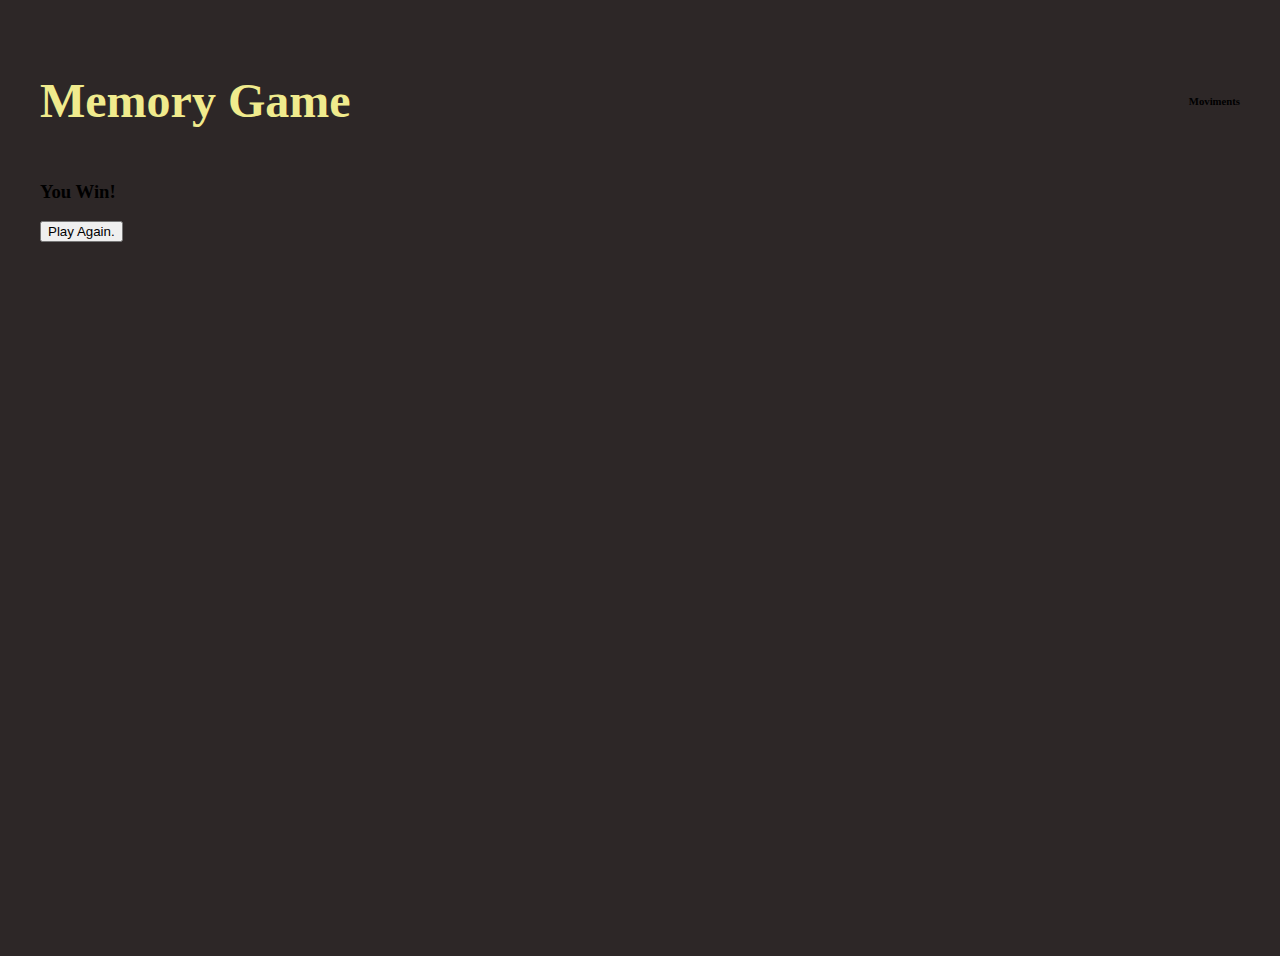
==== index.html @ b32ca889 "feat(first): submit first files of the project" ====
<!DOCTYPE html>
<html lang="en">
  <head>
    <!-- Required meta tag -->
    <meta charset="UTF-8" />
    <meta name="viewport" content="width=device-width, initial-scale=1.0" />
    <!-- CSS -->
    <link rel="stylesheet" href="assets/style/style.css" />
    <title>Memory Game - @fe.sousa92</title>
  </head>
  <body>
    <main class="content">
      <header class="header">
        <h1 class="title">Memory Game</h1>
        <div class="movement">
          <h6 class="subtitle">Moviments</h6>
          <div class="available" id="available"></div>
        </div>
      </header>
    </main>
    <div class="modal" id="modal">
      <div class="modal-container">
        <h3 class="modal-title" id="modal-title">You Win!</h3>
        <button type="button" class="button" id="play-again">
          Play Again.
        </button>
      </div>
    </div>
    <script src="assets/scripts/script.js"></script>
  </body>
</html>
---- assets/style/style.css ----
*, *::before, *:: ::after {
  margin: 0;
  padding: 0;
  box-sizing: border-box;
  font-family: "Raleway", serif;
}

:root {
  --purple: #8f43ee;
  --dark-brown: #2d2727;
  --brown: #413543;
  --yellow: #f0eb8d;
  --white: #fff;
  --white-smoke: #f5f5f5;
}

html,
body {
  height: 100%;
  background-color: var(--dark-brown);
  padding: 1rem;
}

.content {
  margin: 0 auto;
  max-width: 85rem;
  width: 100%;
}

.title {
  color: var(--yellow);
  font-family: "Cormorant Infant", serif;
  font-size: 3rem;
  font-weight: 600;
  line-height: 1.2;
}

.header {
  align-items: center;
  display: flex;
  justify-content: space-between;
  margin-bottom: 1rem;
}

.movement {
  align-items: center;
  display: flex;
  flex-direction: column;
}
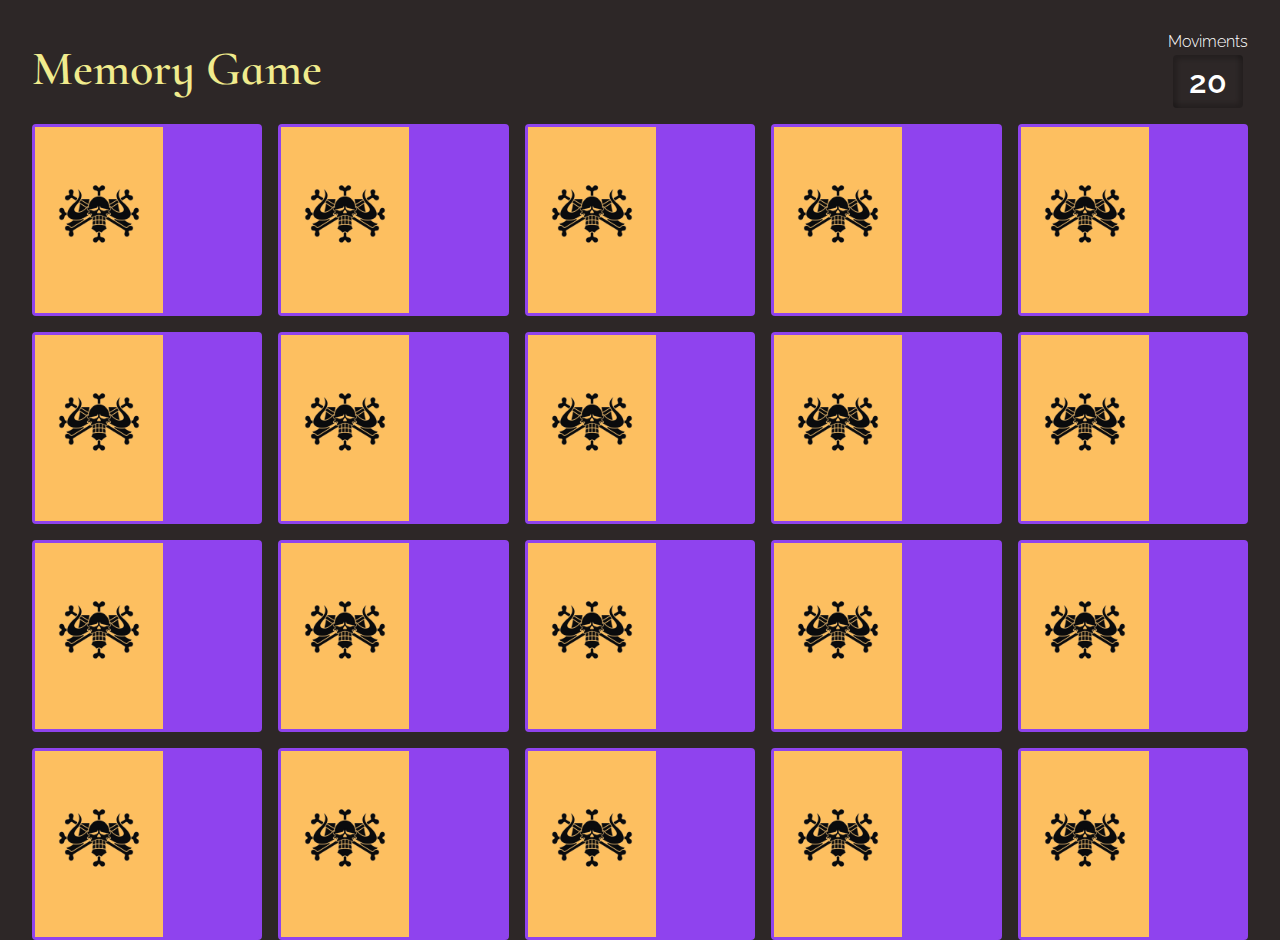
==== commit c0f2e978: "feat(imgs): set script to pick and rotate the images" ====
--- a/index.html
+++ b/index.html
@@ -17,6 +17,7 @@
           <div class="available" id="available"></div>
         </div>
       </header>
+      <section class="card-container"></section>
     </main>
     <div class="modal" id="modal">
       <div class="modal-container">
--- a/assets/style/style.css
+++ b/assets/style/style.css
@@ -1,4 +1,9 @@
-*, *::before, *:: ::after {
+@import url("https://fonts.googleapis.com/css2?family=Cormorant+Infant:ital,wght@1,600&display=swap");
+@import url("https://fonts.googleapis.com/css2?family=Raleway:wght@300;400;600&display=swap");
+
+*,
+*::before,
+*::after {
   margin: 0;
   padding: 0;
   box-sizing: border-box;
@@ -10,6 +15,7 @@
   --dark-brown: #2d2727;
   --brown: #413543;
   --yellow: #f0eb8d;
+  --sidecar: #fdbf60;
   --white: #fff;
   --white-smoke: #f5f5f5;
 }
@@ -41,9 +47,184 @@
   justify-content: space-between;
   margin-bottom: 1rem;
 }
-
 .movement {
   align-items: center;
   display: flex;
   flex-direction: column;
 }
+
+.subtitle {
+  color: var(--white);
+  font-size: 1rem;
+  font-weight: 300;
+  line-height: 1.2;
+  margin-bottom: 0.25rem;
+}
+
+.available {
+  border-radius: 0.25rem;
+  box-shadow: inset 0.25rem 0.25rem 0.25rem rgba(0, 0, 0, 0.2),
+    inset -0.25rem -0.25rem 0.25rem rgba(0, 0, 0, 0.2);
+  color: var(--white);
+  font-size: 2rem;
+  font-weight: 600;
+  padding: 0.5rem 1rem;
+}
+
+.card-container {
+  display: grid;
+  grid-gap: 1rem;
+  grid-template-columns: repeat(auto-fill, minmax(13rem, 1fr));
+}
+
+.card {
+  background-color: var(--purple);
+  border: 0.2rem solid var(--purple);
+  border-radius: 0.25rem;
+  cursor: pointer;
+  height: 12rem;
+  position: relative;
+  /* transform-style: preserve-3d;*/
+  transition: transform 500ms ease-in-out;
+  width: 100%;
+}
+
+.card--picked {
+  transform: rotateX(180deg);
+  -webkit-transform: rotateX(180deg);
+  -moz-transform: rotateX(180deg);
+  -ms-transform: rotateX(180deg);
+  -o-transform: rotateX(180deg);
+}
+
+.card-guessed {
+  background-color: var(--white-smoke);
+  transform: rotateY(180deg) scale(0.9);
+  -webkit-transform: rotateY(180deg) scale(0.9);
+  -moz-transform: rotateY(180deg) scale(0.9);
+  -ms-transform: rotateY(180deg) scale(0.9);
+  -o-transform: rotateY(180deg) scale(0.9);
+}
+
+.card__front,
+.card__back {
+  align-items: center;
+  backface-visibility: hidden;
+  -webkit-backface-visibility: hidden;
+  display: flex;
+  justify-content: center;
+  height: 100%;
+  left: 0;
+  padding: 1rem;
+  pointer-events: none;
+  position: absolute;
+  top: 0;
+  transition: transform 330 ms ease-in-out;
+  -webkit-transition: transform 330 ms ease-in-out;
+  -moz-transition: transform 330 ms ease-in-out;
+  -ms-transition: transform 330 ms ease-in-out;
+  -o-transition: transform 330 ms ease-in-out;
+}
+
+.card__front {
+  flex-direction: column;
+  transform: rotateY(-180deg);
+}
+.card__back {
+  background-color: var(--sidecar);
+  transform: rotateY(0);
+}
+.front__img {
+  margin-bottom: 0.5rem;
+  width: 7rem;
+}
+
+.back__img {
+  width: 6rem;
+}
+
+.card__name {
+  font-size: 0.9rem;
+  font-weight: 400;
+  text-decoration: capitalize;
+}
+
+/* Modal */
+.modal {
+  align-items: center;
+  backdrop-filter: blur(0.2rem);
+  background-color: rgba(0, 0, 0, 0.3);
+  bottom: 0;
+  display: flex;
+  justify-content: center;
+  left: 0;
+  opacity: 0;
+  position: fixed;
+  right: 0;
+  top: 0;
+  transform: translateY(100%);
+  -webkit-transform: translateY(100%);
+  -moz-transform: translateY(100%);
+  -ms-transform: translateY(100%);
+  -o-transform: translateY(100%);
+  transition: all 270ms ease-in;
+  -webkit-transition: all 270ms ease-in;
+  -moz-transition: all 270ms ease-in;
+  -ms-transition: all 270ms ease-in;
+  -o-transition: all 270ms ease-in;
+}
+
+.modal--open {
+  opacity: 1;
+  transform: translateY(0);
+  -webkit-transform: translateY(0);
+  -moz-transform: translateY(0);
+  -ms-transform: translateY(0);
+  -o-transform: translateY(0);
+}
+
+.modal-container {
+  align-items: center;
+  background-color: var(--white);
+  border-radius: 0.5rem;
+  -webkit-border-radius: 0.5rem;
+  -moz-border-radius: 0.5rem;
+  -ms-border-radius: 0.5rem;
+  -o-border-radius: 0.5rem;
+  display: flex;
+  flex-direction: column;
+  height: 12rem;
+  justify-content: center;
+  max-width: 20rem;
+  padding: 1rem;
+  width: 100%;
+}
+
+.modal-title {
+  color: var(--dark-brown);
+  font-size: 2rem;
+  font-weight: 400;
+  line-height: 1.2;
+  margin-bottom: 1rem;
+}
+
+.button {
+  background-blend-mode: var(--purple);
+  border: 0.15rem solid var(--purple);
+  color: var(--white);
+  cursor: pointer;
+  font-size: 1.1rem;
+  font-weight: 600;
+  padding: 0.5rem 1rem;
+  transition: all 270ms ease-in;
+  -webkit-transition: all 270ms ease-in;
+  -moz-transition: all 270ms ease-in;
+  -ms-transition: all 270ms ease-in;
+  -o-transition: all 270ms ease-in;
+}
+
+.button:hover,
+.button:active {
+  background-color: var(--white);
+  color: var(--purple);
+}
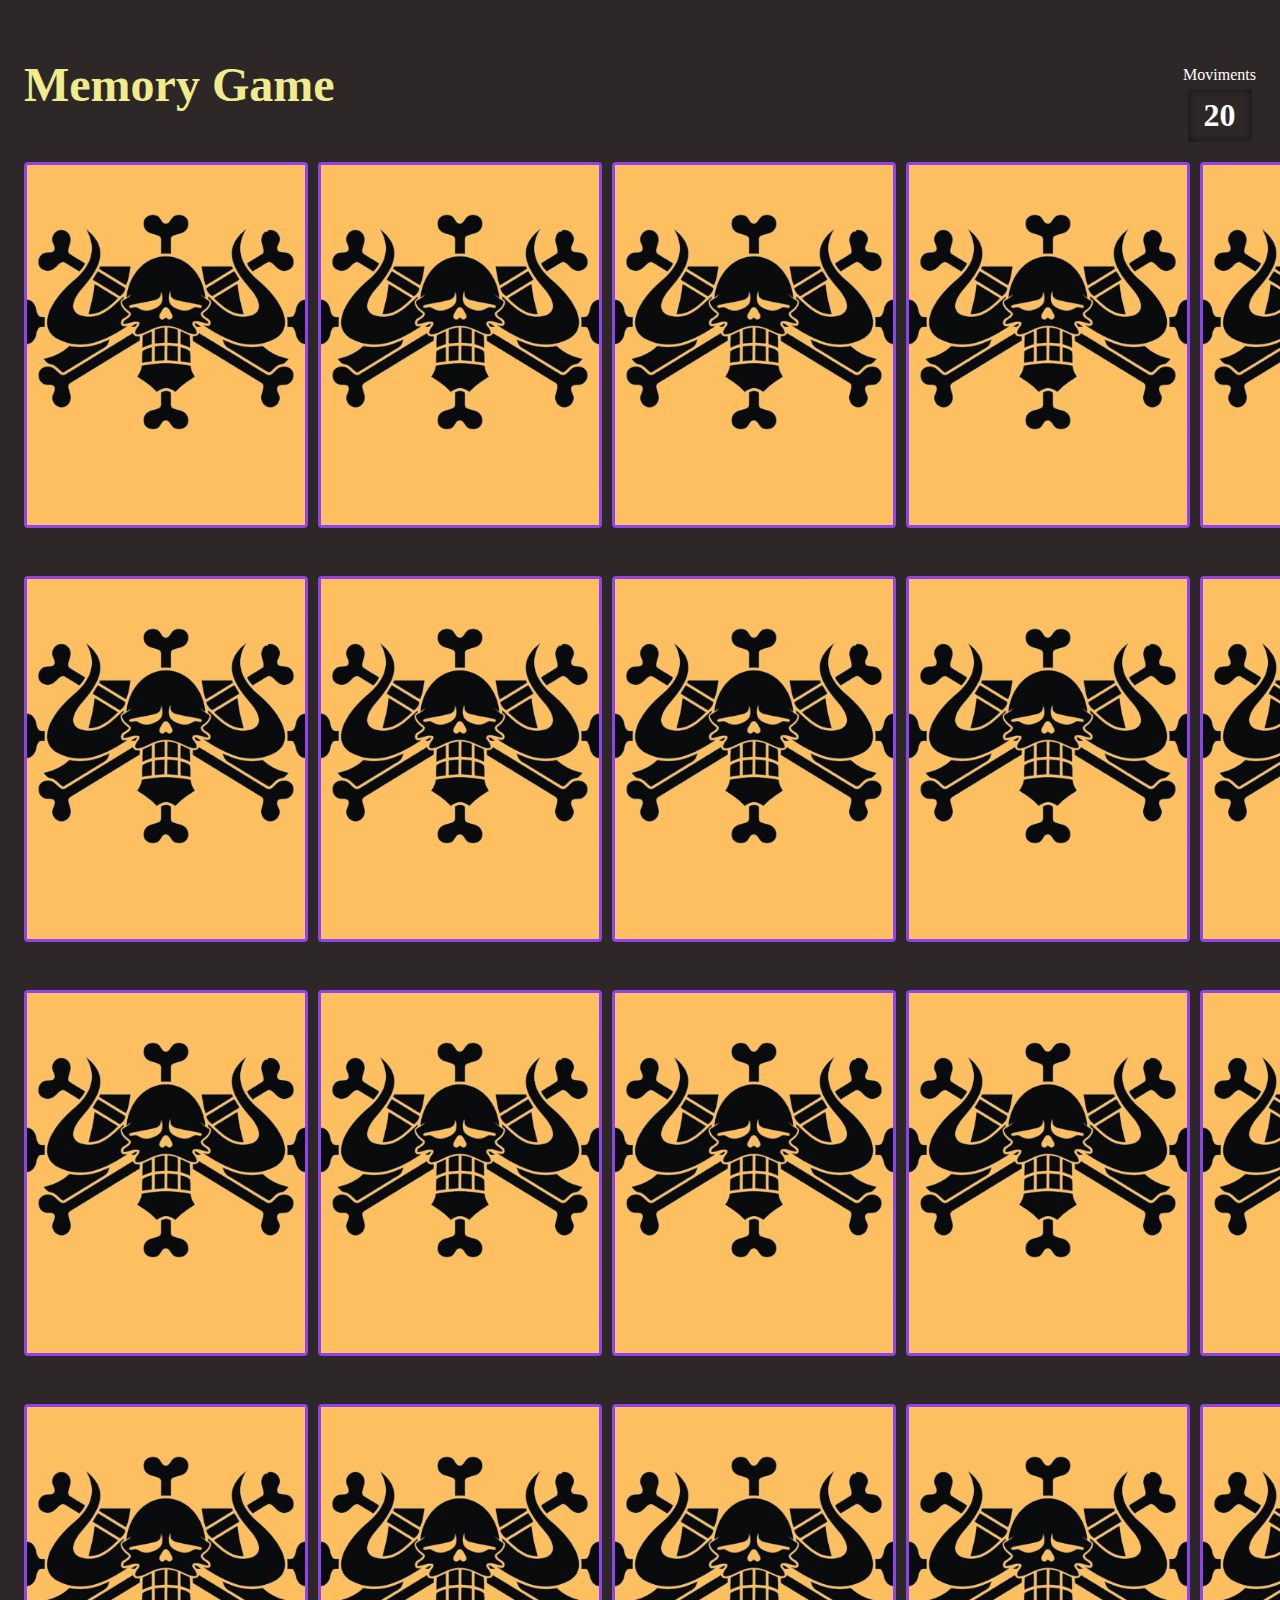
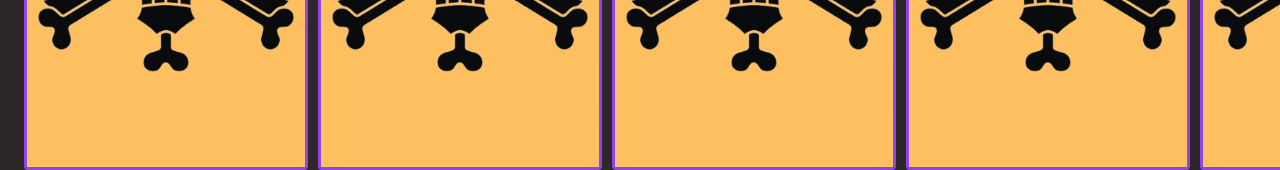
==== commit 4ce62389: "fix(cards): fixing the card hover" ====
--- a/index.html
+++ b/index.html
@@ -5,6 +5,7 @@
     <meta charset="UTF-8" />
     <meta name="viewport" content="width=device-width, initial-scale=1.0" />
     <!-- CSS -->
+    <link rel="stylesheet" href="reset.css" />
     <link rel="stylesheet" href="assets/style/style.css" />
     <title>Memory Game - @fe.sousa92</title>
   </head>
@@ -14,10 +15,15 @@
         <h1 class="title">Memory Game</h1>
         <div class="movement">
           <h6 class="subtitle">Moviments</h6>
-          <div class="available" id="available"></div>
+          <div class="available" id="available">1</div>
         </div>
       </header>
-      <section class="card-container"></section>
+      <section class="card-container">
+        <!-- <div class="card">
+          <div class="card__front"></div>
+          <div class="card__back"></div>
+        </div> -->
+      </section>
     </main>
     <div class="modal" id="modal">
       <div class="modal-container">
--- a/assets/style/style.css
+++ b/assets/style/style.css
@@ -1,15 +1,3 @@
-@import url("https://fonts.googleapis.com/css2?family=Cormorant+Infant:ital,wght@1,600&display=swap");
-@import url("https://fonts.googleapis.com/css2?family=Raleway:wght@300;400;600&display=swap");
-
-*,
-*::before,
-*::after {
-  margin: 0;
-  padding: 0;
-  box-sizing: border-box;
-  font-family: "Raleway", serif;
-}
-
 :root {
   --purple: #8f43ee;
   --dark-brown: #2d2727;
@@ -24,7 +12,7 @@
 body {
   height: 100%;
   background-color: var(--dark-brown);
-  padding: 1rem;
+  padding: 0.5rem;
 }
 
 .content {
@@ -73,80 +61,86 @@
 
 .card-container {
   display: grid;
-  grid-gap: 1rem;
-  grid-template-columns: repeat(auto-fill, minmax(13rem, 1fr));
+  grid-gap: 3em;
+  grid-template-columns: repeat(5, 1fr);
+  margin: 0 auto;
 }
 
 .card {
-  background-color: var(--purple);
+  aspect-ratio: 3/4;
+  width: 100%;
   border: 0.2rem solid var(--purple);
   border-radius: 0.25rem;
   cursor: pointer;
-  height: 12rem;
   position: relative;
-  /* transform-style: preserve-3d;*/
+  padding: 1rem;
+  transform-style: preserve-3d;
   transition: transform 500ms ease-in-out;
-  width: 100%;
+  -webkit-border-radius: 0.25rem;
+  -moz-border-radius: 0.25rem;
+  -ms-border-radius: 0.25rem;
+  -o-border-radius: 0.25rem;
+}
+
+/* .card:hover {
+  transform: rotateY(180deg);
+  -webkit-transform: rotateY(180deg);
+  -moz-transform: rotateY(180deg);
+  -ms-transform: rotateY(180deg);
+  -o-transform: rotateY(180deg);
+} */
+
+.card__front,
+.card__back {
+  width: 100%;
+  height: 100%;
+  align-items: center;
+  display: flex;
+  justify-content: center;
+  pointer-events: none;
+  position: absolute;
+  top: 0;
+  left: 0;
+  background-size: cover;
+  background-position: center;
+}
+
+.card__front {
+  /* background-image: url("../images/brook.png"); */
+  transform: rotateY(180deg);
+  -webkit-transform: rotateY(180deg);
+  -moz-transform: rotateY(180deg);
+  -ms-transform: rotateY(180deg);
+  -o-transform: rotateY(180deg);
+}
+
+.card__back {
+  background-color: var(--sidecar);
+  background-image: url("../images/jolly.png");
+  backface-visibility: hidden;
+  -webkit-backface-visibility: hidden;
+}
+
+.card__name {
+  font-size: 0.9rem;
+  font-weight: 400;
+  text-decoration: capitalize;
 }
 
 .card--picked {
-  transform: rotateX(180deg);
-  -webkit-transform: rotateX(180deg);
-  -moz-transform: rotateX(180deg);
-  -ms-transform: rotateX(180deg);
-  -o-transform: rotateX(180deg);
-}
-
-.card-guessed {
-  background-color: var(--white-smoke);
+  transform: rotateY(180deg);
+  -webkit-transform: rotateY(180deg);
+  -moz-transform: rotateY(180deg);
+  -ms-transform: rotateY(180deg);
+  -o-transform: rotateY(180deg);
+}
+
+.card--guessed {
   transform: rotateY(180deg) scale(0.9);
   -webkit-transform: rotateY(180deg) scale(0.9);
   -moz-transform: rotateY(180deg) scale(0.9);
   -ms-transform: rotateY(180deg) scale(0.9);
   -o-transform: rotateY(180deg) scale(0.9);
-}
-
-.card__front,
-.card__back {
-  align-items: center;
-  backface-visibility: hidden;
-  -webkit-backface-visibility: hidden;
-  display: flex;
-  justify-content: center;
-  height: 100%;
-  left: 0;
-  padding: 1rem;
-  pointer-events: none;
-  position: absolute;
-  top: 0;
-  transition: transform 330 ms ease-in-out;
-  -webkit-transition: transform 330 ms ease-in-out;
-  -moz-transition: transform 330 ms ease-in-out;
-  -ms-transition: transform 330 ms ease-in-out;
-  -o-transition: transform 330 ms ease-in-out;
-}
-
-.card__front {
-  flex-direction: column;
-  transform: rotateY(-180deg);
-}
-.card__back {
-  background-color: var(--sidecar);
-  transform: rotateY(0);
-}
-.front__img {
-  margin-bottom: 0.5rem;
-  width: 7rem;
-}
-
-.back__img {
-  width: 6rem;
-}
-
-.card__name {
-  font-size: 0.9rem;
-  font-weight: 400;
-  text-decoration: capitalize;
 }
 
 /* Modal */
@@ -209,9 +203,9 @@
 }
 
 .button {
-  background-blend-mode: var(--purple);
+  background-color: #888;
   border: 0.15rem solid var(--purple);
-  color: var(--white);
+  color: var(--sidecar);
   cursor: pointer;
   font-size: 1.1rem;
   font-weight: 600;
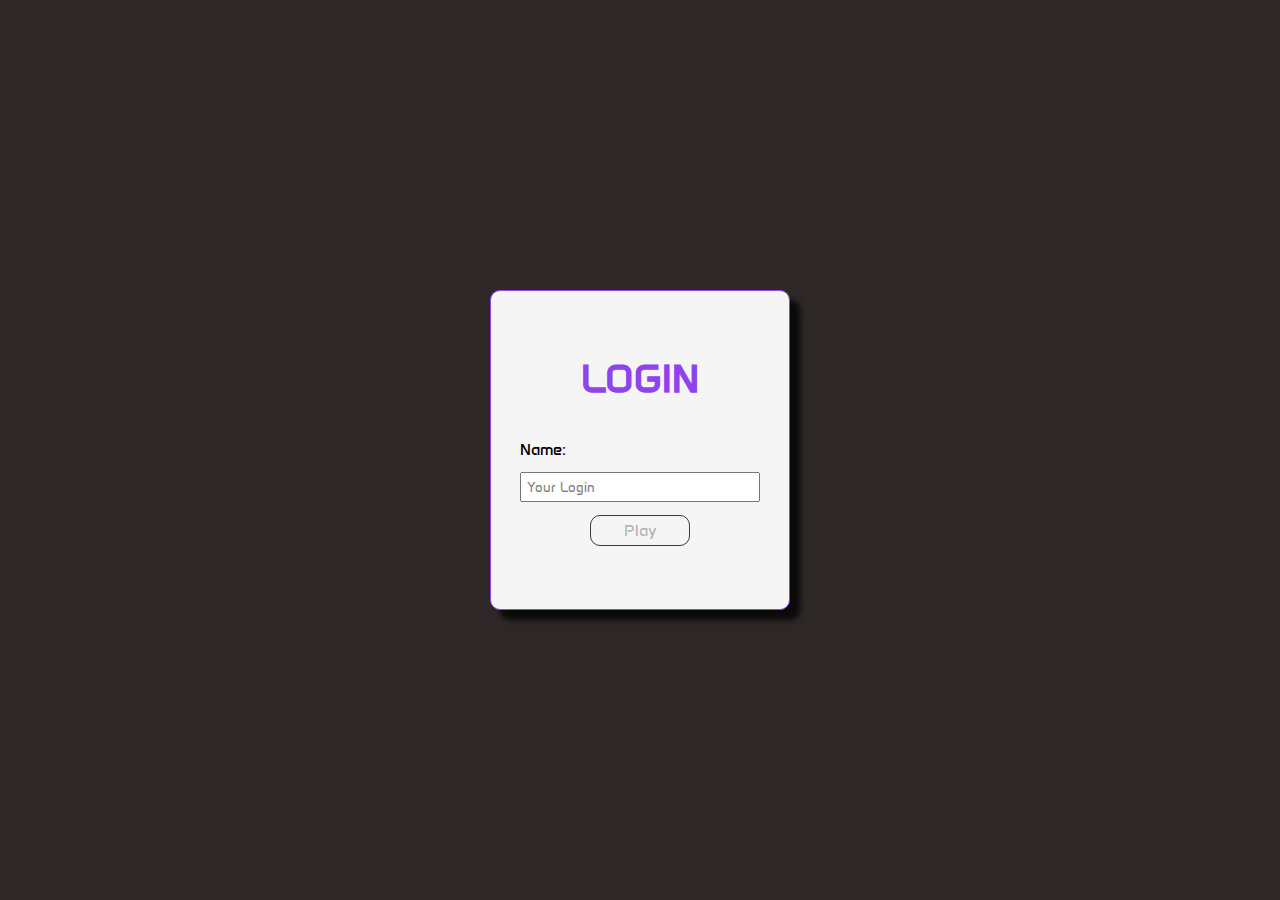
==== commit 05f01fed: "feat(login page): Created a login page" ====
--- a/index.html
+++ b/index.html
@@ -1,38 +1,41 @@
 <!DOCTYPE html>
 <html lang="en">
   <head>
-    <!-- Required meta tag -->
     <meta charset="UTF-8" />
     <meta name="viewport" content="width=device-width, initial-scale=1.0" />
-    <!-- CSS -->
-    <link rel="stylesheet" href="reset.css" />
-    <link rel="stylesheet" href="assets/style/style.css" />
-    <title>Memory Game - @fe.sousa92</title>
+    <title>Memory Game Login | @fe.sousa92</title>
+    <link rel="stylesheet" href="assets/style/login.css" />
+    <link rel="stylesheet" href="assets/style/reset.css" />
+    <link
+      rel="shortcut icon"
+      href="assets/icons/daSilva.svg"
+      type="image/x-icon"
+    />
   </head>
   <body>
-    <main class="content">
-      <header class="header">
-        <h1 class="title">Memory Game</h1>
-        <div class="movement">
-          <h6 class="subtitle">Moviments</h6>
-          <div class="available" id="available">1</div>
+    <main>
+      <form>
+        <h1>LOGIN</h1>
+        <div class="login__label">
+          <label for="login__name">Name: </label>
+          <input
+            type="text"
+            name="login__name"
+            id="login__name"
+            placeholder="Your Login"
+          />
+          <!--           <label for="login__password">Password: </label>
+          <input
+            type="password"
+            name="login__password"
+            id="login__password"
+            placeholder="Your Password"
+          /> -->
+          <button type="submit" id="login__submit" disabled>Play</button>
         </div>
-      </header>
-      <section class="card-container">
-        <!-- <div class="card">
-          <div class="card__front"></div>
-          <div class="card__back"></div>
-        </div> -->
-      </section>
+        <!--login__label-->
+      </form>
     </main>
-    <div class="modal" id="modal">
-      <div class="modal-container">
-        <h3 class="modal-title" id="modal-title">You Win!</h3>
-        <button type="button" class="button" id="play-again">
-          Play Again.
-        </button>
-      </div>
-    </div>
-    <script src="assets/scripts/script.js"></script>
+    <script defer src="assets/scripts/login.js"></script>
   </body>
 </html>
--- a/assets/style/login.css
+++ b/assets/style/login.css
@@ -0,0 +1,93 @@
+:root {
+  --purple: #8f43ee;
+  --dark-brown: #2d2727;
+  --brown: #413543;
+  --yellow: #f0eb8d;
+  --sidecar: #fdbf60;
+  --white: #fff;
+  --white-smoke: #f5f5f5;
+
+  --space-top: 1.2rem;
+  --space-top-min: 0.8rem;
+}
+
+html,
+body {
+  height: 100%;
+  background-color: var(--dark-brown);
+  padding: 0.5rem;
+  width: 100%;
+  max-width: 1280px;
+  margin: 0 auto;
+  display: flex;
+  justify-content: center;
+  align-items: center;
+}
+
+main {
+  display: flex;
+  align-items: center;
+  justify-content: center;
+  background-color: var(--white-smoke);
+  height: 20rem;
+  width: 300px;
+  box-shadow: 10px 10px 5px 0px rgba(0, 0, 0, 0.75);
+  border: 1px solid var(--purple);
+  border-radius: 10px;
+  -webkit-border-radius: 10px;
+  -moz-border-radius: 10px;
+  -ms-border-radius: 10px;
+  -o-border-radius: 10px;
+}
+
+form h1 {
+  text-align: center;
+  color: var(--purple);
+  font-size: 2.5rem;
+}
+
+.login__label {
+  display: flex;
+  width: 15rem;
+  flex-wrap: wrap;
+  flex-direction: column;
+  margin-top: var(--space-top);
+}
+
+.login__label label {
+  margin-top: var(--space-top);
+  margin-bottom: var(--space-top-min);
+}
+
+.login__label input {
+  padding: 5px;
+  width: 100%;
+}
+
+.login__label input::placeholder {
+  color: rgba(0, 0, 0, 0.5);
+}
+
+.login__label input:nth-last-child(2) {
+  margin-bottom: var(--space-top-min);
+}
+
+#login__submit {
+  width: 100px;
+  margin: 0 auto;
+  padding: 5px;
+  background: var(--sidecar);
+  border: 1px solid var(--brown);
+  font-size: 1rem;
+  font-weight: 500;
+  border-radius: 10px;
+  -webkit-border-radius: 10px;
+  -moz-border-radius: 10px;
+  -ms-border-radius: 10px;
+  -o-border-radius: 10px;
+}
+
+#login__submit:disabled {
+  background: none;
+  cursor: none;
+}
